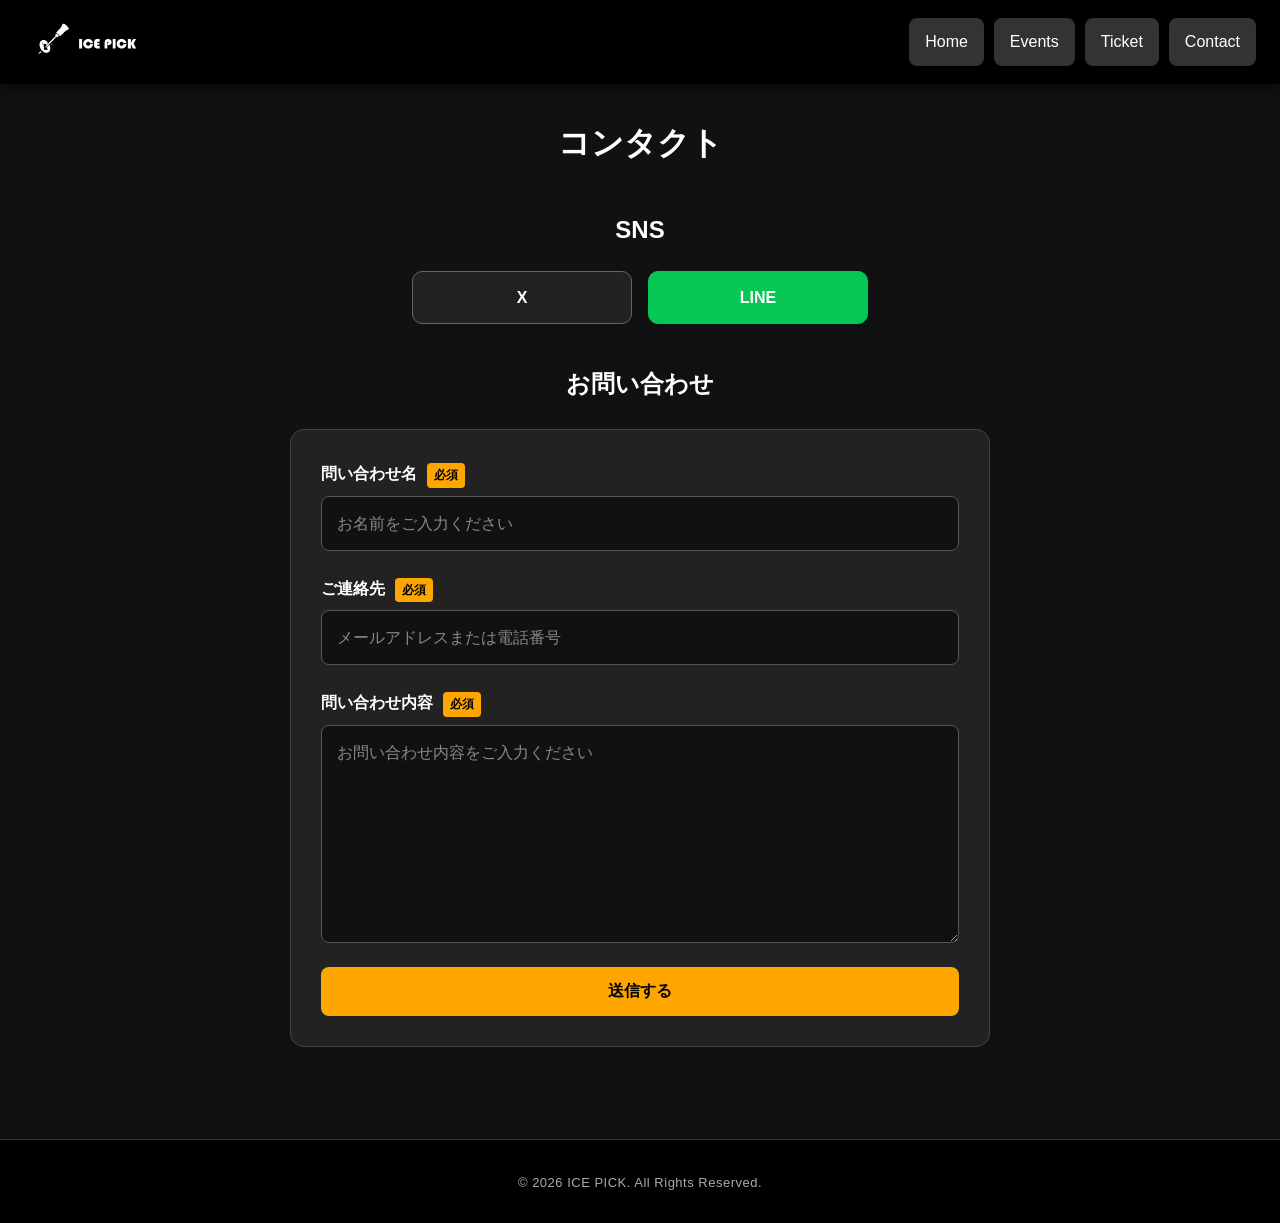
==== contact.html @ d220a210 "Add files via upload" ====
<!doctype html>
<!-- HTML5文書であることをブラウザーへ伝えます。 -->
<html lang="ja">
<!-- ページの言語が日本語であることを指定します。 -->
<head>
    <!-- 日本語の文字化けを防ぐためUTF-8を指定します。 -->
    <meta charset="utf-8">

    <!-- スマホ幅に合わせてページを表示します。 -->
    <meta name="viewport" content="width=device-width, initial-scale=1">

    <!-- ブラウザーのタブに表示するページ名です。 -->
    <title>コンタクト | ICE PICK</title>

    <!-- 全ページ共通のCSSを読み込みます。 -->
    <link rel="stylesheet" href="css/style.css">
</head>
<body>
    <!-- header.jsが、この場所へ共通ヘッダーを挿入します。 -->
    <div id="common-header"></div>

    <!-- コンタクトページの主要コンテンツです。 -->
   <!-- コンタクトページの主要コンテンツです。 --> <main class="content"> <!-- ページの見出しです。 --> <h1 class="contact-page-title"> コンタクト </h1> 
<!-- SNSリンクを表示する領域です。 -->
<section class="social-section">

    <!-- SNSリンクの見出しです。 -->
    <h2 class="social-title">
        SNS
    </h2>

    <!-- XとLINEのボタンを並べる領域です。 -->
    <div class="social-buttons">

        <!-- Xへのリンクボタンです。 -->
        <a
            href="https://x.com/"
            class="social-button x-button"
            target="_blank"
            rel="noopener noreferrer"
        >
X
        <!-- LINEへのリンクボタンです。 -->
        <a
            href="https://line.me/"
            class="social-button line-button"
            target="_blank"
            rel="noopener noreferrer"
        >
            LINE
        </a>

    </div>

</section>
        <!-- LINEのページを新しいタブで開きます。 -->
    

</section>
<!-- お問い合わせフォーム全体です。 --> <section class="contact-section"> <h2 class="contact-title"> お問い合わせ </h2> <form class="contact-form"> <!-- 問い合わせ名 --> <div class="form-group"> <label for="contact-name"> 問い合わせ名 <span class="required-label">必須</span> </label> <input type="text" id="contact-name" name="contact-name" placeholder="お名前をご入力ください" required > </div> <!-- ご連絡先 --> <div class="form-group"> <label for="contact-address"> ご連絡先 <span class="required-label">必須</span> </label> <input type="text" id="contact-address" name="contact-address" placeholder="メールアドレスまたは電話番号" required > </div> <!-- 問い合わせ内容 --> <div class="form-group"> <label for="contact-message"> 問い合わせ内容 <span class="required-label">必須</span> </label> <textarea id="contact-message" name="contact-message" rows="7" placeholder="お問い合わせ内容をご入力ください" required ></textarea> </div> <!-- 送信ボタン --> <button type="submit" class="contact-submit" > 送信する </button>

<!-- 送信完了メッセージを表示する場所です。 -->
<p
    class="form-message"
    aria-live="polite"
></p>
 </form> </section> </main>
    <!-- 共通ヘッダーとスマホメニューのJavaScriptを読み込みます。 -->
    <script src="js/header.js"></script>

<!-- お問い合わせフォームの動作を  読み込みます。 -->
  <script src="js/contact-form.js"></script>
<!-- footer.jsが、この場所へ共通フッターを挿入します。 -->
<div id="common-footer"></div>
    <!-- 共通フッダーを読み込みます。 -->
    <script src="js/footer.js"></script>
</body>
</html>
---- css/style.css ----
/* すべての要素で余白とサイズ計算を統一します。 */
* {
    margin: 0; /* ブラウザー標準の外側余白をなくします。 */
    padding: 0; /* ブラウザー標準の内側余白をなくします。 */
    box-sizing: border-box; /* paddingとborderを幅・高さの中に含めます。 */
}

/* ページ全体の基本デザインです。 */
body {
    font-family: "Yu Gothic", sans-serif; /* 日本語を読みやすいフォントにします。 */
    background: #111; /* ページ背景を濃い黒にします。 */
    color: #fff; /* 基本の文字色を白にします。 */
    line-height: 1.7; /* 行間を広げて読みやすくします。 */
}

/* JavaScriptによって全ページへ挿入される共通ヘッダーです。 */
.site-header {
    position: sticky; /* スクロールしても画面上部に残します。 */
    top: 0; /* ヘッダーを画面最上部に固定します。 */
    z-index: 1000; /* 他の要素より手前に表示します。 */
    display: flex; /* 左側と右側を横並びにします。 */
    justify-content: space-between; /* 左右の要素を両端へ配置します。 */
    align-items: center; /* 上下方向の位置を中央に揃えます。 */
    width: 100%; /* ヘッダーを画面幅いっぱいにします。 */
    padding: 12px 24px; /* ヘッダー内側に余白を付けます。 */
    background: #000; /* ヘッダー背景を黒にします。 */
    box-shadow: 0 3px 10px rgba(0, 0, 0, .5); /* ヘッダー下に影を付けます。 */
}

/* ロゴとサイト名を並べる領域です。 */
.header-left {
    display: flex; /* ロゴと文字を横並びにします。 */
    align-items: center; /* ロゴと文字の高さを中央に揃えます。 */
    gap: 12px; /* ロゴと文字の間に隙間を作ります。 */
}

/* ロゴを囲むホームリンクです。 */
.logo-link {
    display: block; /* リンク全体をクリックしやすい箱にします。 */
    line-height: 0; /* 画像下にできる小さな余白を防ぎます。 */
}

/* ロゴへカーソルを乗せたときの動作です。 */
.logo-link:hover {
    opacity: .8; /* ロゴを少し薄くしてクリック可能と伝えます。 */
}

/* ヘッダー内のロゴ画像です。 */
.logo {
    display: block; /* 画像下の不要な余白を防ぎます。 */
    width: auto; /* 元画像の縦横比を維持します。 */
    height: 60px; /* PCでのロゴ高さを60pxにします。 */
}

/* PC用ナビゲーションです。 */
.nav {
    display: flex; /* メニューを横一列に並べます。 */
    gap: 10px; /* 各ボタンの間に隙間を作ります。 */
}

/* ナビゲーションの各リンクです。 */
.nav a {
    padding: 10px 16px; /* ボタン内側の余白を付けます。 */
    color: #fff; /* 文字を白にします。 */
    background: #333; /* ボタン背景を濃いグレーにします。 */
    text-decoration: none; /* リンクの下線を消します。 */
    border-radius: 8px; /* ボタンの角を丸くします。 */
    transition: .3s; /* 色の変化を滑らかにします。 */
}

/* ナビゲーションへカーソルを乗せた状態です。 */
.nav a:hover {
    color: #000; /* ホバー時の文字を黒にします。 */
    background: orange; /* ホバー時の背景をオレンジにします。 */
}

/* スマホ用ハンバーガーボタンです。 */
.menu-btn {
    display: none; /* PCではボタンを隠します。 */
    padding: 6px; /* 押しやすいように内側余白を付けます。 */
    color: #fff; /* 三本線を白にします。 */
    background: none; /* ボタン背景を透明にします。 */
    border: none; /* ボタン枠線を消します。 */
    font-size: 30px; /* 三本線を大きくします。 */
    cursor: pointer; /* カーソルを指マークにします。 */
}

/* 各ページの主要な内容を囲む領域です。 */
.content {
    width: 100%; /* 利用可能な横幅を使います。 */
    max-width: 1100px; /* PCで広がりすぎないよう上限を付けます。 */
    margin: 0 auto; /* 内容を左右中央へ配置します。 */
    padding: 32px; /* 内容の周囲に余白を付けます。 */
}

/* 「最新イベント」だけを中央揃えにします。 */
.latest-event-title {
    margin-bottom: 24px; /* 見出しとカードの間に余白を付けます。 */
    text-align: center; /* 見出し文字を中央に揃えます。 */
}

/* トップページの最新イベントカードです。 */
.latest-event-card {
    max-width: 700px; /* PCでカードが大きくなりすぎるのを防ぎます。 */
    margin: 0 auto; /* カードを左右中央へ配置します。 */
}
/* 「ニュース」を中央揃えにします。 */
.latest-news-title {
    margin-bottom: 24px; /* 見出しとカードの間に余白を付けます。 */
    text-align: center; /* 見出し文字を中央に揃えます。 */
  margin-top: 60px;
    
}

/* クリックできるニュース本文です。 */
.news-link {
    color: #fff; /* 通常時の文字色を白にします。 */
    text-decoration: underline; /* クリック可能だと分かるよう下線を引きます。 */
    text-underline-offset: 4px; /* 文字と下線の間を少し空けます。 */
    cursor: pointer; /* カーソルを指マークにします。 */
    transition: color .3s ease; /* 文字色を滑らかに変化させます。 */
}

/* ニュース本文へカーソルを乗せた状態です。 */
.news-link:hover {
    color: orange; /* カーソルを乗せるとオレンジへ変更します。 */
}

/* イベント一覧を自動的に複数列で並べます。 */
.event-grid {
    display: grid; /* カードをグリッド配置にします。 */
    grid-template-columns: repeat(auto-fit, minmax(260px, 1fr)); /* 画面幅に応じて列数を自動調整します。 */
    gap: 20px; /* カード同士の間隔を作ります。 */
    margin-top: 24px; /* 見出しとの間に余白を付けます。 */
}

/* イベントカード全体の箱です。 */
.card {
    overflow: hidden; /* 画像などが角丸の外へはみ出すのを防ぎます。 */
    background: #222; /* カード背景を濃いグレーにします。 */
    border-radius: 14px; /* カードの角を丸くします。 */
}

/* カード全体をリンクにした場合の文字デザインです。 */
.card a {
    color: #fff; /* カード内のリンク文字を白にします。 */
    text-decoration: none; /* リンクの下線を消します。 */
}
/* カードの基本アニメーションです。 */
.card {
    border: 2px solid transparent;
    transition:
        background-color 0.3s ease,
        border-color 0.3s ease,
        transform 0.3s ease,
        box-shadow 0.3s ease;
}

/* クリック可能なカードにカーソルを乗せた状態です。 */
.card:has(a):hover {
    background-color: #2f2f2f;
    border-color: orange;
    transform: translateY(-5px);
    box-shadow: 0 10px 25px rgba(255, 165, 0, 0.25);
}

/* カード内の画像も滑らかに変化させます。 */
.card a img {
    transition:
        transform 0.3s ease,
        opacity 0.3s ease;
}

/* カーソルを乗せると画像を少し拡大します。 */
.card:has(a):hover img {
    opacity: 0.85;
    transform: scale(1.03);
}

/* カーソルを乗せるとイベント名をオレンジにします。 */
.card:has(a):hover h2,
.card:has(a):hover h3 {
    color: orange;
}

/* カード全体がクリック可能だと分かるようにします。 */
.card a {
    display: block;
    cursor: pointer;
}

/* カード内の画像です。 */
.card img {
    display: block; /* 画像下の不要な余白を消します。 */
    width: 100%; /* カード幅いっぱいに画像を表示します。 */
    height: 220px; /* 一覧上の画像高さを揃えます。 */
    object-fit: contain; /* 画像を切らずに全体表示します。 */
    background: #080808; /* 画像周囲の余白を黒くします。 */
}

/* カード内のイベント名です。 */
.card h2,
.card h3 {
    padding: 16px; /* タイトル周囲へ余白を付けます。 */
    text-align: center; /* イベント名を中央に揃えます。 */
}

/* イベント詳細ページの画像です。 */
.event-detail-image {
    display: block; /* 中央配置を可能にします。 */
    width: 100%; /* スマホでは親要素の幅に合わせます。 */
    max-width: 400px; /* PCでは400px以上に拡大しません。 */
    height: auto; /* 画像の縦横比を維持します。 */
    margin: 20px auto; /* 上下余白を付け、左右中央へ配置します。 */
    border-radius: 12px; /* 画像の角を丸くします。 */
}

/* 補足説明に使う文章です。 */
.description {
    max-width: 700px; /* 文章の一行が長くなりすぎるのを防ぎます。 */
    margin: 20px auto; /* 文章を中央へ配置します。 */
}

/* 画面幅800px以下でスマホ用表示へ切り替えます。 */
@media (max-width: 800px) {
    .site-header {
        padding: 10px 14px; /* スマホではヘッダー余白を少し狭くします。 */
    }

    .logo {
        height: 50px; /* スマホではロゴを少し小さくします。 */
    }

    .site-name {
        font-size: 14px; /* スマホではサイト名を少し小さくします。 */
    }

    .menu-btn {
        display: block; /* スマホでハンバーガーボタンを表示します。 */
    }

    .nav {
        display: none; /* 初期状態ではスマホメニューを隠します。 */
        position: absolute; /* ヘッダーの下へ重ねて配置します。 */
        top: 76px; /* ヘッダーの直下に配置します。 */
        right: 10px; /* 画面右側から10px空けます。 */
        flex-direction: column; /* メニューを縦並びにします。 */
        width: 220px; /* メニュー幅を固定します。 */
        padding: 12px; /* メニュー内側に余白を付けます。 */
        background: #000; /* メニュー背景を黒にします。 */
        border-radius: 10px; /* メニューの角を丸くします。 */
        box-shadow: 0 5px 15px rgba(0, 0, 0, .5); /* メニューへ影を付けます。 */
    }

    .nav.active {
        display: flex; /* ボタンが押されたときだけメニューを表示します。 */
    }

    .content {
        padding: 24px 16px; /* スマホでは左右余白を小さくします。 */
    }
}
/* お問い合わせフォーム全体の表示領域です。 */ .contact-section { width: 100%; max-width: 700px; margin: 60px auto 0; } /* コンタクトページの見出しです。 */ .contact-page-title { text-align: center; } /* お問い合わせフォームの見出しです。 */ .contact-title { margin-bottom: 24px; text-align: center; } /* フォーム全体の箱です。 */ .contact-form { padding: 30px; background: #222; border: 1px solid #444; border-radius: 14px; } /* 入力項目1つ分の領域です。 */ .form-group { margin-bottom: 24px; } /* 各入力項目のラベルです。 */ .form-group label { display: block; margin-bottom: 8px; color: #fff; font-weight: bold; } /* 必須表示です。 */ .required-label { display: inline-block; margin-left: 6px; padding: 2px 7px; color: #000; background: orange; border-radius: 4px; font-size: 12px; } /* 1行入力欄と複数行入力欄の共通デザインです。 */ .form-group input, .form-group textarea { width: 100%; padding: 13px 15px; color: #fff; background: #111; border: 1px solid #555; border-radius: 8px; font: inherit; transition: border-color 0.3s ease, box-shadow 0.3s ease; } /* 入力欄が選択された状態です。 */ .form-group input:focus, .form-group textarea:focus { border-color: orange; outline: none; box-shadow: 0 0 0 3px rgba(255, 165, 0, 0.2); } /* 問い合わせ内容欄です。 */ .form-group textarea { min-height: 180px; resize: vertical; } /* 入力前の案内文字です。 */ .form-group input::placeholder, .form-group textarea::placeholder { color: #888; } /* フォームの送信ボタンです。 */ .contact-submit { display: block; width: 100%; padding: 14px 20px; color: #000; background: orange; border: none; border-radius: 8px; font-size: 16px; font-weight: bold; cursor: pointer; transition: background-color 0.3s ease, transform 0.3s ease; } /* 送信ボタンへカーソルを乗せた状態です。 */ .contact-submit:hover { background: #ffc04d; transform: translateY(-2px); } /* スマホ表示用の調整です。 */ @media (max-width: 800px) { .contact-section { margin-top: 40px; } .contact-form { padding: 20px 16px; } }17:11 2026/10/14
/* 送信結果のメッセージ欄です。 */
.form-message {
    display: none;
    margin-top: 20px;
    padding: 14px;
    text-align: center;
    border-radius: 8px;
}


/* SNSリンク領域です。 */
.social-section {
    width: 100%;
    max-width: 700px;
    margin: 40px auto;
}

/* SNSタイトルです。 */
.social-title {
    margin-bottom: 20px;
    text-align: center;
}

/* SNSボタンを横並びにします。 */
.social-buttons {
    display: flex;
    justify-content: center;
    gap: 16px;
}

/* SNSボタン共通です。 */
.social-button {
    display: flex;
    align-items: center;
    justify-content: center;
    width: 220px;
    min-height: 52px;
    padding: 12px 20px;
    color: #fff;
    text-decoration: none;
    border-radius: 10px;
    font-weight: bold;
    transition:
        opacity 0.3s ease,
        transform 0.3s ease;
}

/* Xボタンです。 */
.x-button {
    background: #222;
    border: 1px solid #666;
}

/* LINEボタンです。 */
.line-button {
    background: #06c755;
    border: 1px solid #06c755;
}

/* カーソルを乗せた状態です。 */
.social-button:hover {
    opacity: 0.8;
    transform: translateY(-3px);
}

/* 問い合わせ領域の幅です。 */
.contact-section {
    width: 100%;
    max-width: 700px;
    margin: 40px auto 0;
}

/* フォーム本体です。 */
.contact-form {
    width: 100%;
    padding: 30px;
    background: #222;
    border: 1px solid #444;
    border-radius: 14px;
}

/* 入力欄をフォーム幅いっぱいにします。 */
.form-group input,
.form-group textarea {
    display: block;
    width: 100%;
}

/* スマホ表示です。 */
@media (max-width: 800px) {

    .social-buttons {
        flex-direction: column;
        align-items: center;
    }

    .social-button {
        width: 100%;
        max-width: 320px;
    }

    .contact-form {
        padding: 20px 16px;
    }
}

/* 送信に成功したときのメッセージです。 */
.form-message.is-success {
    display: block;
    color: #d8ffd8;
    background: #173d22;
    border: 1px solid #4caf50;
}
/* 全ページ共通のフッターです。 */
.site-footer {
    width: 100%;
    margin-top: 60px;
    padding: 28px 20px;
    color: #aaa;
    background: #000;
    border-top: 1px solid #333;
    text-align: center;
}

/* コピーライト表記です。 */
.copyright {
    font-size: 13px;
    letter-spacing: 0.5px;
}

/* イベント基本情報全体の領域です。 */
.event-information {
    width: 100%;
    max-width: 800px;
    margin: 50px auto 0;
}

/* 3つの情報カードを横並びにします。 */
.event-information-grid {
    display: grid;
    grid-template-columns: repeat(3, 1fr);
    gap: 18px;
}

/* 情報カード1つ分のデザインです。 */
.event-information-card {
    padding: 24px 16px;
    text-align: center;
    background: #222;
    border: 1px solid #444;
    border-radius: 14px;
    transition:
        border-color 0.3s ease,
        transform 0.3s ease,
        box-shadow 0.3s ease;
}

/* 情報カードへカーソルを乗せた状態です。 */
.event-information-card:hover {
    border-color: orange;
    transform: translateY(-4px);
    box-shadow: 0 8px 20px rgba(255, 165, 0, 0.2);
}

/* 「チーム人数」などの項目名です。 */
.event-information-label {
    margin-bottom: 10px;
    color: #aaa;
    font-size: 16px;
}

/* 「2～4名」などの情報値です。 */
.event-information-value {
    color: orange;
    font-size: 24px;
    font-weight: bold;
}

/* チケット購入ボタンです。 */
.ticket-purchase-button {
    display: flex;
    align-items: center;
    justify-content: center;
    width: 100%;
    max-width: 360px;
    min-height: 58px;
    margin: 35px auto 0;
    padding: 14px 24px;
    color: #000;
    background: orange;
    border: 2px solid orange;
    border-radius: 10px;
    text-decoration: none;
    font-size: 18px;
    font-weight: bold;
    transition:
        background-color 0.3s ease,
        color 0.3s ease,
        transform 0.3s ease,
        box-shadow 0.3s ease;
}

/* チケット購入ボタンへカーソルを乗せた状態です。 */
.ticket-purchase-button:hover {
    color: orange;
    background: transparent;
    transform: translateY(-3px);
    box-shadow: 0 8px 22px rgba(255, 165, 0, 0.25);
}

/* キーボードでボタンを選択した状態です。 */
.ticket-purchase-button:focus-visible {
    outline: 3px solid #fff;
    outline-offset: 4px;
}

/* スマホ表示用の調整です。 */
@media (max-width: 800px) {

    .event-information {
        margin-top: 35px;
    }

    .event-information-grid {
        grid-template-columns: 1fr;
        gap: 12px;
    }

    .event-information-card {
        padding: 20px 14px;
    }

    .ticket-purchase-button {
        max-width: 100%;
        margin-top: 25px;
    }
}
`
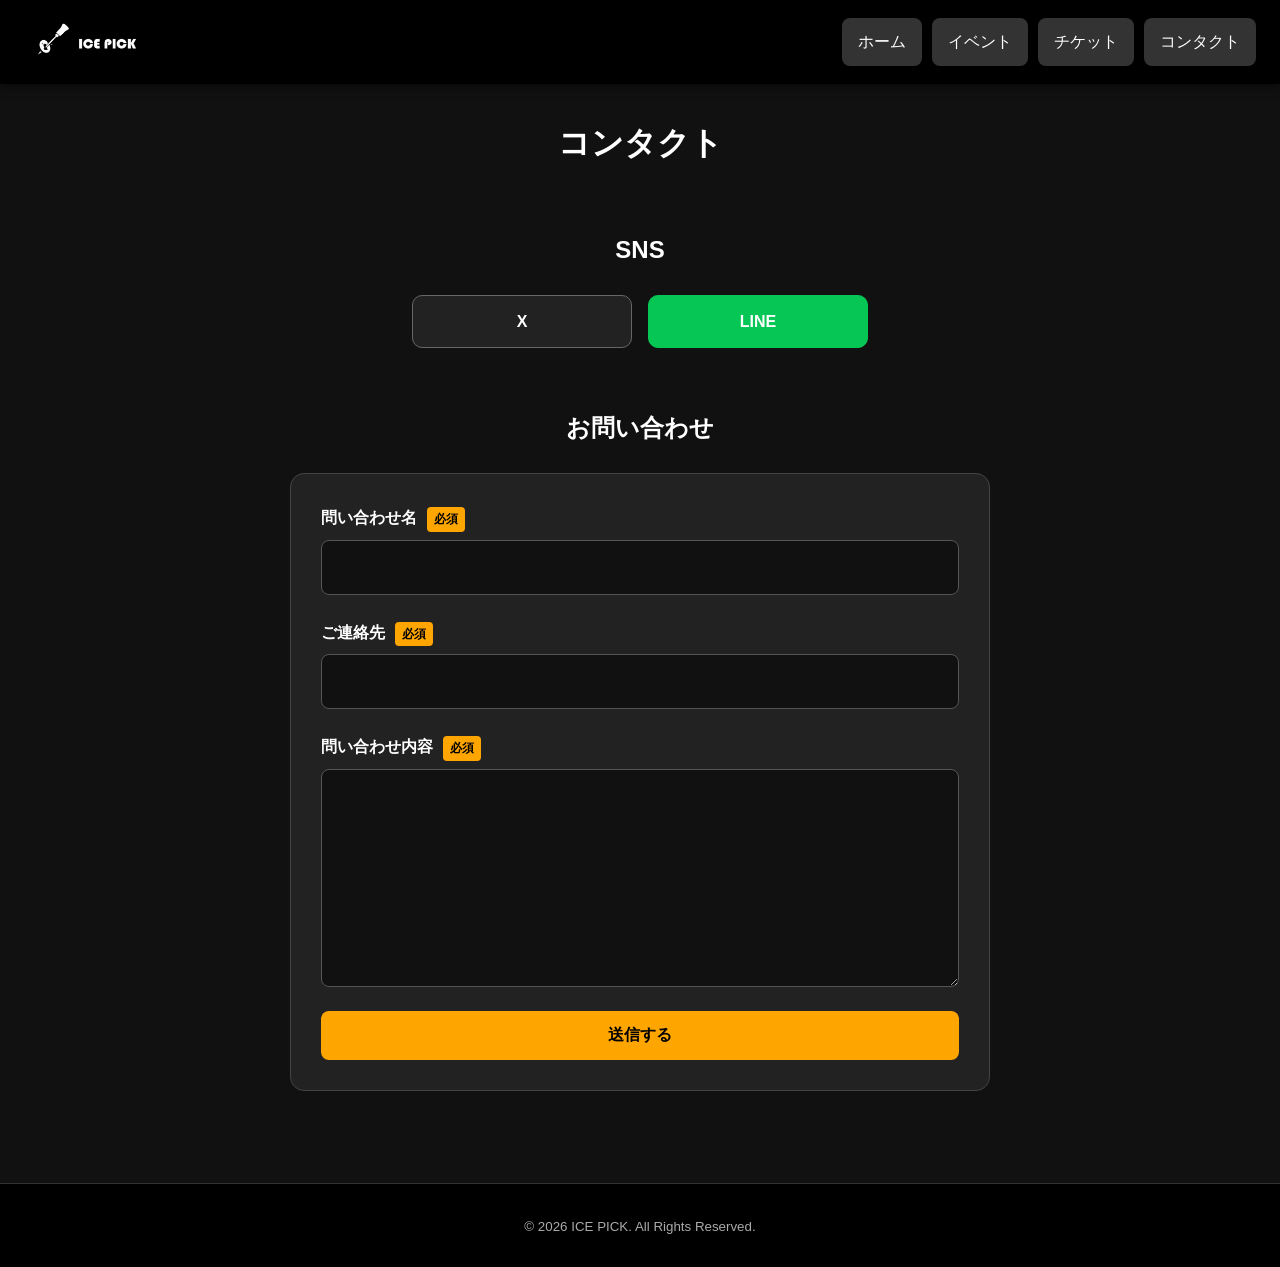
==== commit f0bc553b: "Add files via upload" ====
--- a/contact.html
+++ b/contact.html
@@ -1,78 +1,38 @@
 <!doctype html>
-<!-- HTML5文書であることをブラウザーへ伝えます。 -->
 <html lang="ja">
-<!-- ページの言語が日本語であることを指定します。 -->
 <head>
-    <!-- 日本語の文字化けを防ぐためUTF-8を指定します。 -->
     <meta charset="utf-8">
-
-    <!-- スマホ幅に合わせてページを表示します。 -->
     <meta name="viewport" content="width=device-width, initial-scale=1">
-
-    <!-- ブラウザーのタブに表示するページ名です。 -->
     <title>コンタクト | ICE PICK</title>
-
-    <!-- 全ページ共通のCSSを読み込みます。 -->
     <link rel="stylesheet" href="css/style.css">
 </head>
 <body>
-    <!-- header.jsが、この場所へ共通ヘッダーを挿入します。 -->
     <div id="common-header"></div>
-
-    <!-- コンタクトページの主要コンテンツです。 -->
-   <!-- コンタクトページの主要コンテンツです。 --> <main class="content"> <!-- ページの見出しです。 --> <h1 class="contact-page-title"> コンタクト </h1> 
-<!-- SNSリンクを表示する領域です。 -->
-<section class="social-section">
-
-    <!-- SNSリンクの見出しです。 -->
-    <h2 class="social-title">
-        SNS
-    </h2>
-
-    <!-- XとLINEのボタンを並べる領域です。 -->
-    <div class="social-buttons">
-
-        <!-- Xへのリンクボタンです。 -->
-        <a
-            href="https://x.com/"
-            class="social-button x-button"
-            target="_blank"
-            rel="noopener noreferrer"
-        >
-X
-        <!-- LINEへのリンクボタンです。 -->
-        <a
-            href="https://line.me/"
-            class="social-button line-button"
-            target="_blank"
-            rel="noopener noreferrer"
-        >
-            LINE
-        </a>
-
-    </div>
-
-</section>
-        <!-- LINEのページを新しいタブで開きます。 -->
-    
-
-</section>
-<!-- お問い合わせフォーム全体です。 --> <section class="contact-section"> <h2 class="contact-title"> お問い合わせ </h2> <form class="contact-form"> <!-- 問い合わせ名 --> <div class="form-group"> <label for="contact-name"> 問い合わせ名 <span class="required-label">必須</span> </label> <input type="text" id="contact-name" name="contact-name" placeholder="お名前をご入力ください" required > </div> <!-- ご連絡先 --> <div class="form-group"> <label for="contact-address"> ご連絡先 <span class="required-label">必須</span> </label> <input type="text" id="contact-address" name="contact-address" placeholder="メールアドレスまたは電話番号" required > </div> <!-- 問い合わせ内容 --> <div class="form-group"> <label for="contact-message"> 問い合わせ内容 <span class="required-label">必須</span> </label> <textarea id="contact-message" name="contact-message" rows="7" placeholder="お問い合わせ内容をご入力ください" required ></textarea> </div> <!-- 送信ボタン --> <button type="submit" class="contact-submit" > 送信する </button>
-
-<!-- 送信完了メッセージを表示する場所です。 -->
-<p
-    class="form-message"
-    aria-live="polite"
-></p>
- </form> </section> </main>
-    <!-- 共通ヘッダーとスマホメニューのJavaScriptを読み込みます。 -->
+    <main class="content">
+        <h1 class="page-title">コンタクト</h1>
+        <section class="social-section">
+            <h2 class="social-title">SNS</h2>
+            <div class="social-buttons">
+                <a class="social-button x-button" href="https://x.com/" target="_blank" rel="noopener noreferrer">X</a>
+                <a class="social-button line-button" href="https://line.me/" target="_blank" rel="noopener noreferrer">LINE</a>
+            </div>
+        </section>
+        <section class="contact-section">
+            <h2 class="contact-title">お問い合わせ</h2>
+            <form class="contact-form">
+                <div class="form-group"><label for="contact-name">問い合わせ名 <span class="required-label">必須</span></label><input id="contact-name" name="contact-name" type="text" required></div>
+                <div class="form-group"><label for="contact-address">ご連絡先 <span class="required-label">必須</span></label><input id="contact-address" name="contact-address" type="text" required></div>
+                <div class="form-group"><label for="contact-message">問い合わせ内容 <span class="required-label">必須</span></label><textarea id="contact-message" name="contact-message" rows="7" required></textarea></div>
+                <button class="contact-submit" type="submit">送信する</button>
+                <p class="form-message" aria-live="polite"></p>
+            </form>
+        </section>
+    </main>
+    <div id="common-footer"></div>
     <script src="js/header.js"></script>
-
-<!-- お問い合わせフォームの動作を  読み込みます。 -->
-  <script src="js/contact-form.js"></script>
-<!-- footer.jsが、この場所へ共通フッターを挿入します。 -->
-<div id="common-footer"></div>
-    <!-- 共通フッダーを読み込みます。 -->
     <script src="js/footer.js"></script>
+    <script src="js/contact-form.js"></script>
+<!-- スクロール演出です。 -->
+ <script src="js/scroll-animation.js"></script>
 </body>
 </html>
--- a/css/style.css
+++ b/css/style.css
@@ -1,154 +1,108 @@
-/* すべての要素で余白とサイズ計算を統一します。 */
-* {
-    margin: 0; /* ブラウザー標準の外側余白をなくします。 */
-    padding: 0; /* ブラウザー標準の内側余白をなくします。 */
-    box-sizing: border-box; /* paddingとborderを幅・高さの中に含めます。 */
-}
-
-/* ページ全体の基本デザインです。 */
-body {
-    font-family: "Yu Gothic", sans-serif; /* 日本語を読みやすいフォントにします。 */
-    background: #111; /* ページ背景を濃い黒にします。 */
-    color: #fff; /* 基本の文字色を白にします。 */
-    line-height: 1.7; /* 行間を広げて読みやすくします。 */
-}
-
-/* JavaScriptによって全ページへ挿入される共通ヘッダーです。 */
-.site-header {
-    position: sticky; /* スクロールしても画面上部に残します。 */
-    top: 0; /* ヘッダーを画面最上部に固定します。 */
-    z-index: 1000; /* 他の要素より手前に表示します。 */
-    display: flex; /* 左側と右側を横並びにします。 */
-    justify-content: space-between; /* 左右の要素を両端へ配置します。 */
-    align-items: center; /* 上下方向の位置を中央に揃えます。 */
-    width: 100%; /* ヘッダーを画面幅いっぱいにします。 */
-    padding: 12px 24px; /* ヘッダー内側に余白を付けます。 */
-    background: #000; /* ヘッダー背景を黒にします。 */
-    box-shadow: 0 3px 10px rgba(0, 0, 0, .5); /* ヘッダー下に影を付けます。 */
-}
-
-/* ロゴとサイト名を並べる領域です。 */
-.header-left {
-    display: flex; /* ロゴと文字を横並びにします。 */
-    align-items: center; /* ロゴと文字の高さを中央に揃えます。 */
-    gap: 12px; /* ロゴと文字の間に隙間を作ります。 */
-}
-
-/* ロゴを囲むホームリンクです。 */
-.logo-link {
-    display: block; /* リンク全体をクリックしやすい箱にします。 */
-    line-height: 0; /* 画像下にできる小さな余白を防ぎます。 */
-}
-
-/* ロゴへカーソルを乗せたときの動作です。 */
-.logo-link:hover {
-    opacity: .8; /* ロゴを少し薄くしてクリック可能と伝えます。 */
-}
-
-/* ヘッダー内のロゴ画像です。 */
-.logo {
-    display: block; /* 画像下の不要な余白を防ぎます。 */
-    width: auto; /* 元画像の縦横比を維持します。 */
-    height: 60px; /* PCでのロゴ高さを60pxにします。 */
-}
-
-/* PC用ナビゲーションです。 */
-.nav {
-    display: flex; /* メニューを横一列に並べます。 */
-    gap: 10px; /* 各ボタンの間に隙間を作ります。 */
-}
-
-/* ナビゲーションの各リンクです。 */
-.nav a {
-    padding: 10px 16px; /* ボタン内側の余白を付けます。 */
-    color: #fff; /* 文字を白にします。 */
-    background: #333; /* ボタン背景を濃いグレーにします。 */
-    text-decoration: none; /* リンクの下線を消します。 */
-    border-radius: 8px; /* ボタンの角を丸くします。 */
-    transition: .3s; /* 色の変化を滑らかにします。 */
-}
-
-/* ナビゲーションへカーソルを乗せた状態です。 */
-.nav a:hover {
-    color: #000; /* ホバー時の文字を黒にします。 */
-    background: orange; /* ホバー時の背景をオレンジにします。 */
-}
-
-/* スマホ用ハンバーガーボタンです。 */
-.menu-btn {
-    display: none; /* PCではボタンを隠します。 */
-    padding: 6px; /* 押しやすいように内側余白を付けます。 */
-    color: #fff; /* 三本線を白にします。 */
-    background: none; /* ボタン背景を透明にします。 */
-    border: none; /* ボタン枠線を消します。 */
-    font-size: 30px; /* 三本線を大きくします。 */
-    cursor: pointer; /* カーソルを指マークにします。 */
-}
-
-/* 各ページの主要な内容を囲む領域です。 */
-.content {
-    width: 100%; /* 利用可能な横幅を使います。 */
-    max-width: 1100px; /* PCで広がりすぎないよう上限を付けます。 */
-    margin: 0 auto; /* 内容を左右中央へ配置します。 */
-    padding: 32px; /* 内容の周囲に余白を付けます。 */
-}
-
-/* 「最新イベント」だけを中央揃えにします。 */
-.latest-event-title {
-    margin-bottom: 24px; /* 見出しとカードの間に余白を付けます。 */
-    text-align: center; /* 見出し文字を中央に揃えます。 */
-}
-
-/* トップページの最新イベントカードです。 */
-.latest-event-card {
-    max-width: 700px; /* PCでカードが大きくなりすぎるのを防ぎます。 */
-    margin: 0 auto; /* カードを左右中央へ配置します。 */
-}
-/* 「ニュース」を中央揃えにします。 */
-.latest-news-title {
-    margin-bottom: 24px; /* 見出しとカードの間に余白を付けます。 */
-    text-align: center; /* 見出し文字を中央に揃えます。 */
-  margin-top: 60px;
-    
-}
-
-/* クリックできるニュース本文です。 */
-.news-link {
-    color: #fff; /* 通常時の文字色を白にします。 */
-    text-decoration: underline; /* クリック可能だと分かるよう下線を引きます。 */
-    text-underline-offset: 4px; /* 文字と下線の間を少し空けます。 */
-    cursor: pointer; /* カーソルを指マークにします。 */
-    transition: color .3s ease; /* 文字色を滑らかに変化させます。 */
-}
-
-/* ニュース本文へカーソルを乗せた状態です。 */
-.news-link:hover {
-    color: orange; /* カーソルを乗せるとオレンジへ変更します。 */
-}
-
-/* イベント一覧を自動的に複数列で並べます。 */
-.event-grid {
-    display: grid; /* カードをグリッド配置にします。 */
-    grid-template-columns: repeat(auto-fit, minmax(260px, 1fr)); /* 画面幅に応じて列数を自動調整します。 */
-    gap: 20px; /* カード同士の間隔を作ります。 */
-    margin-top: 24px; /* 見出しとの間に余白を付けます。 */
-}
-
-/* イベントカード全体の箱です。 */
-.card {
-    overflow: hidden; /* 画像などが角丸の外へはみ出すのを防ぎます。 */
-    background: #222; /* カード背景を濃いグレーにします。 */
-    border-radius: 14px; /* カードの角を丸くします。 */
-}
-
-/* カード全体をリンクにした場合の文字デザインです。 */
-.card a {
-    color: #fff; /* カード内のリンク文字を白にします。 */
-    text-decoration: none; /* リンクの下線を消します。 */
-}
-/* カードの基本アニメーションです。 */
-.card {
-    border: 2px solid transparent;
+* { margin: 0; padding: 0; box-sizing: border-box; }
+body { font-family: "Yu Gothic", sans-serif; background: #111; color: #fff; line-height: 1.7; }
+img { max-width: 100%; }
+.site-header { position: sticky; top: 0; z-index: 1000; display: flex; align-items: center; justify-content: space-between; width: 100%; padding: 12px 24px; background: #000; box-shadow: 0 3px 10px rgba(0,0,0,.5); }
+.header-left { display: flex; align-items: center; gap: 12px; }
+.logo-link { display: block; line-height: 0; }
+.logo { display: block; width: auto; height: 60px; }
+.nav { display: flex; gap: 10px; }
+.nav a { padding: 10px 16px; color: #fff; background: #333; text-decoration: none; border-radius: 8px; }
+.nav a:hover { color: #000; background: orange; }
+.menu-btn { display: none; padding: 6px; color: #fff; background: none; border: 0; font-size: 30px; cursor: pointer; }
+.content { width: 100%; max-width: 1100px; margin: 0 auto; padding: 32px; }
+.page-title, .latest-event-title, .event-detail-title, .contact-title, .social-title { text-align: center; }
+.latest-event-title { margin-bottom: 24px; }
+.card { overflow: hidden; background: #222; border: 2px solid transparent; border-radius: 14px; }
+.card a { display: block; color: #fff; text-decoration: none; }
+.card img { display: block; width: 100%; height: 220px; object-fit: contain; background: #080808; }
+.card h2, .card h3 { padding: 16px; text-align: center; }
+.card.latest-event-card { width: 100%; max-width: 900px; margin: 0 auto; }
+.card.latest-event-card img { width: 100%; height: auto; }
+.event-grid { display: grid; grid-template-columns: repeat(auto-fit,minmax(260px,1fr)); gap: 20px; margin-top: 24px; }
+.news-section { width: 100%; max-width: 700px; margin: 60px auto 0; }
+.latest-news-title { margin-bottom: 24px; text-align: center; }
+.news-list { overflow: hidden; background: #222; border-radius: 14px; }
+.news-item { display: flex; align-items: center; gap: 24px; padding: 18px 20px; border-bottom: 1px solid #444; }
+.news-item:last-child { border-bottom: 0; }
+.news-item time { flex-shrink: 0; color: orange; font-weight: 700; }
+.news-link { color: #fff; text-decoration: underline; text-underline-offset: 4px; }
+.description { max-width: 700px; margin: 20px auto; }
+.event-detail-image { display: block; width: 100%; max-width: 500px; height: auto; margin: 20px auto; border-radius: 12px; }
+.event-information { width: 100%; max-width: 900px; margin: 50px auto 0; }
+.event-information-grid { display: grid; grid-template-columns: repeat(4,1fr); gap: 18px; }
+.event-information-card { padding: 24px 16px; text-align: center; background: #222; border: 1px solid #444; border-radius: 14px; }
+.event-information-label { margin-bottom: 10px; color: #aaa; font-size: 16px; }
+.event-information-value { color: orange; font-size: 24px; font-weight: 700; }
+.ticket-purchase-button { display: flex; align-items: center; justify-content: center; width: 100%; max-width: 360px; min-height: 58px; margin: 35px auto 0; padding: 14px 24px; color: #000; background: orange; border-radius: 10px; text-decoration: none; font-size: 18px; font-weight: 700; }
+.contact-section, .social-section { width: 100%; max-width: 700px; margin: 60px auto 0; }
+.contact-title, .social-title { margin-bottom: 24px; }
+.contact-form { width: 100%; padding: 30px; background: #222; border: 1px solid #444; border-radius: 14px; }
+.form-group { margin-bottom: 24px; }
+.form-group label { display: block; margin-bottom: 8px; font-weight: 700; }
+.required-label { display: inline-block; margin-left: 6px; padding: 2px 7px; color: #000; background: orange; border-radius: 4px; font-size: 12px; }
+.form-group input, .form-group textarea { display: block; width: 100%; padding: 13px 15px; color: #fff; background: #111; border: 1px solid #555; border-radius: 8px; font: inherit; }
+.contact-submit { display: block; width: 100%; padding: 14px 20px; color: #000; background: orange; border: 0; border-radius: 8px; font-size: 16px; font-weight: 700; cursor: pointer; }
+.form-message { display: none; margin-top: 20px; padding: 14px; text-align: center; border-radius: 8px; }
+.form-message.is-success { display: block; color: #d8ffd8; background: #173d22; border: 1px solid #4caf50; }
+.social-buttons { display: flex; justify-content: center; gap: 16px; }
+.social-button { display: flex; align-items: center; justify-content: center; width: 220px; min-height: 52px; padding: 12px 20px; color: #fff; text-decoration: none; border-radius: 10px; font-weight: 700; }
+.x-button { background: #222; border: 1px solid #666; }
+.line-button { background: #06c755; border: 1px solid #06c755; }
+.site-footer { width: 100%; margin-top: 60px; padding: 28px 20px; color: #aaa; background: #000; border-top: 1px solid #333; text-align: center; }
+
+/* Welcome */
+.welcome-screen { position: fixed; inset: 0; z-index: 9999; display: grid; place-items: center; overflow: hidden; background: #000; opacity: 1; visibility: visible; transition: opacity .7s ease, visibility .7s ease; }
+.welcome-screen.is-finished { opacity: 0; visibility: hidden; pointer-events: none; }
+.welcome-animation { position: relative; width: min(90vw,720px); height: min(80vh,620px); }
+.welcome-cube { position: absolute; top: 50%; left: 50%; width: 210px; height: 210px; opacity: 0; transform: translate(-50%,-42%) scale(.65); animation: cube-appear 1s ease .2s forwards; }
+.cube-face { position: absolute; background: #eef3fb; border: 5px solid #fff; box-shadow: inset 0 0 28px rgba(120,135,160,.45); }
+.cube-front { top: 45px; left: 20px; width: 170px; height: 165px; clip-path: polygon(0 0,52% 18%,100% 0,100% 78%,52% 100%,0 78%); }
+.cube-top { top: 0; left: 20px; width: 170px; height: 80px; clip-path: polygon(0 56%,52% 0,100% 56%,52% 100%); }
+.cube-right { top: 45px; right: 0; width: 85px; height: 165px; background: #cfd5df; opacity: .7; clip-path: polygon(0 18%,100% 0,100% 78%,0 100%); }
+.cube-crack { position: absolute; top: 82px; left: 95px; width: 12px; height: 12px; opacity: 0; background: #111; clip-path: polygon(50% 0,64% 37%,100% 24%,74% 53%,100% 86%,59% 69%,43% 100%,38% 65%,0 82%,29% 51%,4% 23%,40% 37%); animation: crack-appear .28s ease 2.05s forwards; }
+.welcome-pick { position: absolute; top: 7%; left: 65%; width: 270px; height: 105px; opacity: 0; transform: translate(140px,-120px) rotate(-48deg); transform-origin: 12% 50%; animation: pick-strike 1.15s cubic-bezier(.7,0,.25,1) 1.05s forwards; }
+.pick-handle { position: absolute; top: 18px; right: 0; width: 112px; height: 68px; background: #fff; clip-path: polygon(8% 20%,80% 0,100% 28%,90% 75%,25% 100%,0 72%); }
+.pick-shaft { position: absolute; top: 47px; left: 42px; width: 135px; height: 9px; background: #fff; }
+.pick-tip { position: absolute; top: 41px; left: 5px; width: 48px; height: 20px; background: #fff; clip-path: polygon(100% 28%,100% 72%,0 50%); }
+.ice-particles { position: absolute; top: 47%; left: 49%; }
+.particle { position: absolute; width: 20px; height: 20px; opacity: 0; background: #fff; clip-path: polygon(50% 0,100% 100%,0 72%); }
+.particle-1 { animation: p1 .65s ease-out 2.05s forwards; }
+.particle-2 { animation: p2 .65s ease-out 2.05s forwards; }
+.particle-3 { animation: p3 .65s ease-out 2.05s forwards; }
+.particle-4 { animation: p4 .65s ease-out 2.05s forwards; }
+.welcome-final-logo { position: absolute; top: 50%; left: 50%; z-index: 10; display: block; width: min(76vw,560px); max-height: 72vh; object-fit: contain; opacity: 0; visibility: hidden; transform: translate(-50%,-50%) scale(.82); transition: opacity .45s ease, transform .45s ease; }
+.welcome-screen.show-logo .welcome-cube, .welcome-screen.show-logo .welcome-pick, .welcome-screen.show-logo .ice-particles { opacity: 0; visibility: hidden; }
+.welcome-screen.show-logo .welcome-final-logo { opacity: 1; visibility: visible; transform: translate(-50%,-50%) scale(1); }
+.welcome-skip { position: absolute; right: 24px; bottom: 24px; z-index: 20; padding: 10px 22px; color: #fff; background: rgba(255,255,255,.05); border: 1px solid #777; border-radius: 5px; cursor: pointer; }
+@keyframes cube-appear { to { opacity: 1; transform: translate(-50%,-42%) scale(1); } }
+@keyframes pick-strike { 0% { opacity: 0; transform: translate(140px,-120px) rotate(-48deg); } 25% { opacity: 1; } 100% { opacity: 1; transform: translate(-98px,104px) rotate(-48deg); } }
+@keyframes crack-appear { to { opacity: 1; transform: scale(5.5); } }
+@keyframes p1 { 20% { opacity: 1; } to { opacity: 0; transform: translate(-125px,-95px) rotate(150deg); } }
+@keyframes p2 { 20% { opacity: 1; } to { opacity: 0; transform: translate(125px,-85px) rotate(-180deg); } }
+@keyframes p3 { 20% { opacity: 1; } to { opacity: 0; transform: translate(-145px,45px) rotate(220deg); } }
+@keyframes p4 { 20% { opacity: 1; } to { opacity: 0; transform: translate(145px,55px) rotate(-230deg); } }
+
+@media (max-width: 800px) {
+    .site-header { padding: 10px 14px; }
+    .logo { height: 50px; }
+    .menu-btn { display: block; }
+    .nav { display: none; position: absolute; top: 76px; right: 10px; flex-direction: column; width: 220px; padding: 12px; background: #000; border-radius: 10px; }
+    .nav.active { display: flex; }
+    .content { padding: 24px 16px; }
+    .news-item { align-items: flex-start; flex-direction: column; gap: 4px; }
+    .event-detail-title { font-size: clamp(16px,5vw,24px); white-space: nowrap; }
+    .event-information-grid { grid-template-columns: 1fr; gap: 12px; }
+    .social-buttons { flex-direction: column; align-items: center; }
+    .social-button { width: 100%; max-width: 320px; }
+    .welcome-final-logo { width: 86vw; }
+}
+
+/* ========================================
+   リンク・ボタンのマウスオーバー演出
+======================================== */
+
+/* リンク付きカードの基本状態です。 */
+.card:has(a) {
     transition:
         background-color 0.3s ease,
         border-color 0.3s ease,
@@ -156,346 +110,365 @@
         box-shadow 0.3s ease;
 }
 
-/* クリック可能なカードにカーソルを乗せた状態です。 */
+/* リンク付きカードへマウスを乗せた状態です。 */
 .card:has(a):hover {
     background-color: #2f2f2f;
     border-color: orange;
+
+    /* カードを少し上へ移動します。 */
     transform: translateY(-5px);
-    box-shadow: 0 10px 25px rgba(255, 165, 0, 0.25);
-}
-
-/* カード内の画像も滑らかに変化させます。 */
+
+    /* オレンジ色の影を付けます。 */
+    box-shadow:
+        0 10px 25px
+        rgba(255, 165, 0, 0.25);
+}
+
+/* カード内の画像の基本状態です。 */
 .card a img {
     transition:
         transform 0.3s ease,
         opacity 0.3s ease;
 }
 
-/* カーソルを乗せると画像を少し拡大します。 */
+/* カードへマウスを乗せたとき、画像を少し拡大します。 */
 .card:has(a):hover img {
-    opacity: 0.85;
+    opacity: 0.88;
     transform: scale(1.03);
 }
 
-/* カーソルを乗せるとイベント名をオレンジにします。 */
+/* カード内タイトルの基本状態です。 */
+.card h2,
+.card h3 {
+    transition:
+        color 0.3s ease,
+        transform 0.3s ease;
+}
+
+/* カードへマウスを乗せたとき、タイトルを変化させます。 */
 .card:has(a):hover h2,
 .card:has(a):hover h3 {
     color: orange;
-}
-
-/* カード全体がクリック可能だと分かるようにします。 */
-.card a {
-    display: block;
-    cursor: pointer;
-}
-
-/* カード内の画像です。 */
-.card img {
-    display: block; /* 画像下の不要な余白を消します。 */
-    width: 100%; /* カード幅いっぱいに画像を表示します。 */
-    height: 220px; /* 一覧上の画像高さを揃えます。 */
-    object-fit: contain; /* 画像を切らずに全体表示します。 */
-    background: #080808; /* 画像周囲の余白を黒くします。 */
-}
-
-/* カード内のイベント名です。 */
-.card h2,
-.card h3 {
-    padding: 16px; /* タイトル周囲へ余白を付けます。 */
-    text-align: center; /* イベント名を中央に揃えます。 */
-}
-
-/* イベント詳細ページの画像です。 */
-.event-detail-image {
-    display: block; /* 中央配置を可能にします。 */
-    width: 100%; /* スマホでは親要素の幅に合わせます。 */
-    max-width: 400px; /* PCでは400px以上に拡大しません。 */
-    height: auto; /* 画像の縦横比を維持します。 */
-    margin: 20px auto; /* 上下余白を付け、左右中央へ配置します。 */
-    border-radius: 12px; /* 画像の角を丸くします。 */
-}
-
-/* 補足説明に使う文章です。 */
-.description {
-    max-width: 700px; /* 文章の一行が長くなりすぎるのを防ぎます。 */
-    margin: 20px auto; /* 文章を中央へ配置します。 */
-}
-
-/* 画面幅800px以下でスマホ用表示へ切り替えます。 */
-@media (max-width: 800px) {
-    .site-header {
-        padding: 10px 14px; /* スマホではヘッダー余白を少し狭くします。 */
+    transform: translateY(-2px);
+}
+
+/* ========================================
+   ヘッダーナビゲーション
+======================================== */
+
+/* ナビゲーションボタンの動きを設定します。 */
+.nav a {
+    transition:
+        color 0.25s ease,
+        background-color 0.25s ease,
+        transform 0.25s ease,
+        box-shadow 0.25s ease;
+}
+
+/* ナビゲーションへマウスを乗せた状態です。 */
+.nav a:hover {
+    color: #000;
+    background-color: orange;
+    transform: translateY(-3px);
+
+    box-shadow:
+        0 6px 14px
+        rgba(255, 165, 0, 0.25);
+}
+
+/* ========================================
+   チケット購入ボタン
+======================================== */
+
+/* チケット購入ボタンの基本状態です。 */
+.ticket-purchase-button {
+    border: 2px solid orange;
+
+    transition:
+        color 0.3s ease,
+        background-color 0.3s ease,
+        transform 0.3s ease,
+        box-shadow 0.3s ease;
+}
+
+/* チケット購入ボタンへマウスを乗せた状態です。 */
+.ticket-purchase-button:hover {
+    color: orange;
+    background-color: transparent;
+
+    transform: translateY(-4px);
+
+    box-shadow:
+        0 9px 22px
+        rgba(255, 165, 0, 0.3);
+}
+
+/* ========================================
+   お問い合わせ送信ボタン
+======================================== */
+
+/* 送信ボタンの基本状態です。 */
+.contact-submit {
+    transition:
+        background-color 0.3s ease,
+        transform 0.3s ease,
+        box-shadow 0.3s ease;
+}
+
+/* 送信ボタンへマウスを乗せた状態です。 */
+.contact-submit:hover {
+    background-color: #ffc04d;
+
+    transform: translateY(-3px);
+
+    box-shadow:
+        0 8px 18px
+        rgba(255, 165, 0, 0.25);
+}
+
+/* ボタンを押している間の状態です。 */
+.contact-submit:active,
+.ticket-purchase-button:active {
+    transform: translateY(0) scale(0.98);
+}
+
+/* ========================================
+   SNSボタン
+======================================== */
+
+/* SNSボタンの基本状態です。 */
+.social-button {
+    transition:
+        opacity 0.3s ease,
+        transform 0.3s ease,
+        box-shadow 0.3s ease;
+}
+
+/* SNSボタンへマウスを乗せた状態です。 */
+.social-button:hover {
+    opacity: 0.85;
+    transform: translateY(-4px);
+
+    box-shadow:
+        0 8px 20px
+        rgba(255, 255, 255, 0.15);
+}
+
+/* ========================================
+   Topicsリンク
+======================================== */
+
+/* Topics内リンクの基本状態です。 */
+.news-link {
+    transition:
+        color 0.25s ease,
+        text-decoration-color 0.25s ease;
+}
+
+/* Topics内リンクへマウスを乗せた状態です。 */
+.news-link:hover {
+    color: orange;
+    text-decoration-color: orange;
+}
+
+/* ========================================
+   ロゴ
+======================================== */
+
+/* ヘッダーロゴの基本状態です。 */
+.logo-link {
+    transition:
+        opacity 0.25s ease,
+        transform 0.25s ease;
+}
+
+/* ロゴへマウスを乗せた状態です。 */
+.logo-link:hover {
+    opacity: 0.8;
+    transform: scale(1.04);
+}
+
+/* ========================================
+   ウェルカム画面のSKIPボタン
+======================================== */
+
+/* SKIPボタンの基本状態です。 */
+.welcome-skip {
+    transition:
+        color 0.25s ease,
+        background-color 0.25s ease,
+        border-color 0.25s ease,
+        transform 0.25s ease;
+}
+
+/* SKIPボタンへマウスを乗せた状態です。 */
+.welcome-skip:hover {
+    color: #000;
+    background-color: #fff;
+    border-color: #fff;
+    transform: translateY(-3px);
+}
+
+/* ========================================
+   キーボード操作時の表示
+======================================== */
+
+/* キーボードでリンクやボタンを選択した状態です。 */
+a:focus-visible,
+button:focus-visible,
+input:focus-visible,
+textarea:focus-visible {
+    outline: 3px solid orange;
+    outline-offset: 4px;
+}
+/* ========================================
+   最新イベント専用スライドイン演出
+======================================== */
+.latest-title-slide.latest-intro-pending {
+    opacity: 0;
+    transform: translateX(-65px);
+}
+
+.latest-card-slide.latest-intro-pending {
+    opacity: 0;
+    transform: translateY(55px);
+}
+
+.latest-title-slide,
+.latest-card-slide {
+    transition:
+        opacity 1s ease,
+        transform 1s cubic-bezier(0.16, 1, 0.3, 1);
+    will-change: opacity, transform;
+}
+
+.latest-title-slide.latest-intro-pending.is-visible,
+.latest-card-slide.latest-intro-pending.is-visible {
+    opacity: 1;
+    transform: translate(0, 0);
+}
+
+.latest-card-slide {
+    width: 100%;
+}
+
+@media (prefers-reduced-motion: reduce) {
+    .latest-title-slide.latest-intro-pending,
+    .latest-card-slide.latest-intro-pending {
+        transform: none;
+        transition: none;
     }
-
-    .logo {
-        height: 50px; /* スマホではロゴを少し小さくします。 */
+}
+
+/* ========================================
+   スクロール時のスライドイン演出
+======================================== */
+
+/*
+   JavaScriptが正常に動いた場合だけ、
+   対象要素を演出前の状態にします。
+*/
+.scroll-animation-ready .scroll-reveal {
+    opacity: 0;
+
+    transition:
+        opacity 0.75s ease,
+        transform 0.75s
+        cubic-bezier(0.16, 1, 0.3, 1);
+}
+
+/* 下から上へ表示する要素です。 */
+.scroll-animation-ready .scroll-reveal-up {
+    transform: translateY(55px);
+}
+
+/* 左から右へ表示する要素です。 */
+.scroll-animation-ready .scroll-reveal-left {
+    transform: translateX(-65px);
+}
+
+/* 右から左へ表示する要素です。 */
+.scroll-animation-ready .scroll-reveal-right {
+    transform: translateX(65px);
+}
+
+/* 画面内へ入った後の状態です。 */
+.scroll-animation-ready .scroll-reveal.is-visible {
+    opacity: 1;
+    transform: translate(0, 0);
+}
+
+/* 複数要素を少しずつ遅らせる設定です。 */
+.scroll-delay-1 {
+    transition-delay: 0.1s !important;
+}
+
+.scroll-delay-2 {
+    transition-delay: 0.2s !important;
+}
+
+.scroll-delay-3 {
+    transition-delay: 0.3s !important;
+}
+
+.scroll-delay-4 {
+    transition-delay: 0.4s !important;
+}
+
+/*
+   動きを減らす設定を利用している場合は、
+   移動アニメーションを無効にします。
+*/
+@media (prefers-reduced-motion: reduce) {
+    .scroll-animation-ready .scroll-reveal {
+        opacity: 1;
+        transform: none;
+        transition: none;
     }
-
-    .site-name {
-        font-size: 14px; /* スマホではサイト名を少し小さくします。 */
-    }
-
-    .menu-btn {
-        display: block; /* スマホでハンバーガーボタンを表示します。 */
-    }
-
-    .nav {
-        display: none; /* 初期状態ではスマホメニューを隠します。 */
-        position: absolute; /* ヘッダーの下へ重ねて配置します。 */
-        top: 76px; /* ヘッダーの直下に配置します。 */
-        right: 10px; /* 画面右側から10px空けます。 */
-        flex-direction: column; /* メニューを縦並びにします。 */
-        width: 220px; /* メニュー幅を固定します。 */
-        padding: 12px; /* メニュー内側に余白を付けます。 */
-        background: #000; /* メニュー背景を黒にします。 */
-        border-radius: 10px; /* メニューの角を丸くします。 */
-        box-shadow: 0 5px 15px rgba(0, 0, 0, .5); /* メニューへ影を付けます。 */
-    }
-
-    .nav.active {
-        display: flex; /* ボタンが押されたときだけメニューを表示します。 */
-    }
-
-    .content {
-        padding: 24px 16px; /* スマホでは左右余白を小さくします。 */
-    }
-}
-/* お問い合わせフォーム全体の表示領域です。 */ .contact-section { width: 100%; max-width: 700px; margin: 60px auto 0; } /* コンタクトページの見出しです。 */ .contact-page-title { text-align: center; } /* お問い合わせフォームの見出しです。 */ .contact-title { margin-bottom: 24px; text-align: center; } /* フォーム全体の箱です。 */ .contact-form { padding: 30px; background: #222; border: 1px solid #444; border-radius: 14px; } /* 入力項目1つ分の領域です。 */ .form-group { margin-bottom: 24px; } /* 各入力項目のラベルです。 */ .form-group label { display: block; margin-bottom: 8px; color: #fff; font-weight: bold; } /* 必須表示です。 */ .required-label { display: inline-block; margin-left: 6px; padding: 2px 7px; color: #000; background: orange; border-radius: 4px; font-size: 12px; } /* 1行入力欄と複数行入力欄の共通デザインです。 */ .form-group input, .form-group textarea { width: 100%; padding: 13px 15px; color: #fff; background: #111; border: 1px solid #555; border-radius: 8px; font: inherit; transition: border-color 0.3s ease, box-shadow 0.3s ease; } /* 入力欄が選択された状態です。 */ .form-group input:focus, .form-group textarea:focus { border-color: orange; outline: none; box-shadow: 0 0 0 3px rgba(255, 165, 0, 0.2); } /* 問い合わせ内容欄です。 */ .form-group textarea { min-height: 180px; resize: vertical; } /* 入力前の案内文字です。 */ .form-group input::placeholder, .form-group textarea::placeholder { color: #888; } /* フォームの送信ボタンです。 */ .contact-submit { display: block; width: 100%; padding: 14px 20px; color: #000; background: orange; border: none; border-radius: 8px; font-size: 16px; font-weight: bold; cursor: pointer; transition: background-color 0.3s ease, transform 0.3s ease; } /* 送信ボタンへカーソルを乗せた状態です。 */ .contact-submit:hover { background: #ffc04d; transform: translateY(-2px); } /* スマホ表示用の調整です。 */ @media (max-width: 800px) { .contact-section { margin-top: 40px; } .contact-form { padding: 20px 16px; } }17:11 2026/10/14
-/* 送信結果のメッセージ欄です。 */
-.form-message {
-    display: none;
-    margin-top: 20px;
-    padding: 14px;
-    text-align: center;
-    border-radius: 8px;
-}
-
-
-/* SNSリンク領域です。 */
-.social-section {
-    width: 100%;
-    max-width: 700px;
-    margin: 40px auto;
-}
-
-/* SNSタイトルです。 */
-.social-title {
-    margin-bottom: 20px;
-    text-align: center;
-}
-
-/* SNSボタンを横並びにします。 */
-.social-buttons {
-    display: flex;
-    justify-content: center;
-    gap: 16px;
-}
-
-/* SNSボタン共通です。 */
-.social-button {
+}
+
+
+/* ========================================
+   ウェルカム動画 最終設定
+======================================== */
+.welcome-screen {
+    position: fixed;
+    inset: 0;
+    z-index: 9999;
     display: flex;
     align-items: center;
     justify-content: center;
-    width: 220px;
-    min-height: 52px;
-    padding: 12px 20px;
-    color: #fff;
-    text-decoration: none;
-    border-radius: 10px;
-    font-weight: bold;
-    transition:
-        opacity 0.3s ease,
-        transform 0.3s ease;
-}
-
-/* Xボタンです。 */
-.x-button {
-    background: #222;
-    border: 1px solid #666;
-}
-
-/* LINEボタンです。 */
-.line-button {
-    background: #06c755;
-    border: 1px solid #06c755;
-}
-
-/* カーソルを乗せた状態です。 */
-.social-button:hover {
-    opacity: 0.8;
-    transform: translateY(-3px);
-}
-
-/* 問い合わせ領域の幅です。 */
-.contact-section {
-    width: 100%;
-    max-width: 700px;
-    margin: 40px auto 0;
-}
-
-/* フォーム本体です。 */
-.contact-form {
-    width: 100%;
-    padding: 30px;
-    background: #222;
-    border: 1px solid #444;
-    border-radius: 14px;
-}
-
-/* 入力欄をフォーム幅いっぱいにします。 */
-.form-group input,
-.form-group textarea {
+    padding: 24px;
+    background: #000;
+    opacity: 1;
+    visibility: visible;
+    transition: opacity 0.5s ease, visibility 0.5s ease;
+}
+
+.welcome-screen.is-closing {
+    opacity: 0;
+    visibility: hidden;
+    pointer-events: none;
+}
+
+.welcome-video {
     display: block;
-    width: 100%;
-}
-
-/* スマホ表示です。 */
+    width: min(85vw, 1200px);
+    max-height: 85vh;
+    height: auto;
+    object-fit: contain;
+    border-radius: 15px;
+}
+
+.welcome-skip {
+    position: absolute;
+    right: 24px;
+    bottom: 24px;
+    z-index: 2;
+}
+
 @media (max-width: 800px) {
-
-    .social-buttons {
-        flex-direction: column;
-        align-items: center;
-    }
-
-    .social-button {
-        width: 100%;
-        max-width: 320px;
-    }
-
-    .contact-form {
-        padding: 20px 16px;
-    }
-}
-
-/* 送信に成功したときのメッセージです。 */
-.form-message.is-success {
-    display: block;
-    color: #d8ffd8;
-    background: #173d22;
-    border: 1px solid #4caf50;
-}
-/* 全ページ共通のフッターです。 */
-.site-footer {
-    width: 100%;
-    margin-top: 60px;
-    padding: 28px 20px;
-    color: #aaa;
-    background: #000;
-    border-top: 1px solid #333;
-    text-align: center;
-}
-
-/* コピーライト表記です。 */
-.copyright {
-    font-size: 13px;
-    letter-spacing: 0.5px;
-}
-
-/* イベント基本情報全体の領域です。 */
-.event-information {
-    width: 100%;
-    max-width: 800px;
-    margin: 50px auto 0;
-}
-
-/* 3つの情報カードを横並びにします。 */
-.event-information-grid {
-    display: grid;
-    grid-template-columns: repeat(3, 1fr);
-    gap: 18px;
-}
-
-/* 情報カード1つ分のデザインです。 */
-.event-information-card {
-    padding: 24px 16px;
-    text-align: center;
-    background: #222;
-    border: 1px solid #444;
-    border-radius: 14px;
-    transition:
-        border-color 0.3s ease,
-        transform 0.3s ease,
-        box-shadow 0.3s ease;
-}
-
-/* 情報カードへカーソルを乗せた状態です。 */
-.event-information-card:hover {
-    border-color: orange;
-    transform: translateY(-4px);
-    box-shadow: 0 8px 20px rgba(255, 165, 0, 0.2);
-}
-
-/* 「チーム人数」などの項目名です。 */
-.event-information-label {
-    margin-bottom: 10px;
-    color: #aaa;
-    font-size: 16px;
-}
-
-/* 「2～4名」などの情報値です。 */
-.event-information-value {
-    color: orange;
-    font-size: 24px;
-    font-weight: bold;
-}
-
-/* チケット購入ボタンです。 */
-.ticket-purchase-button {
-    display: flex;
-    align-items: center;
-    justify-content: center;
-    width: 100%;
-    max-width: 360px;
-    min-height: 58px;
-    margin: 35px auto 0;
-    padding: 14px 24px;
-    color: #000;
-    background: orange;
-    border: 2px solid orange;
-    border-radius: 10px;
-    text-decoration: none;
-    font-size: 18px;
-    font-weight: bold;
-    transition:
-        background-color 0.3s ease,
-        color 0.3s ease,
-        transform 0.3s ease,
-        box-shadow 0.3s ease;
-}
-
-/* チケット購入ボタンへカーソルを乗せた状態です。 */
-.ticket-purchase-button:hover {
-    color: orange;
-    background: transparent;
-    transform: translateY(-3px);
-    box-shadow: 0 8px 22px rgba(255, 165, 0, 0.25);
-}
-
-/* キーボードでボタンを選択した状態です。 */
-.ticket-purchase-button:focus-visible {
-    outline: 3px solid #fff;
-    outline-offset: 4px;
-}
-
-/* スマホ表示用の調整です。 */
-@media (max-width: 800px) {
-
-    .event-information {
-        margin-top: 35px;
-    }
-
-    .event-information-grid {
-        grid-template-columns: 1fr;
-        gap: 12px;
-    }
-
-    .event-information-card {
-        padding: 20px 14px;
-    }
-
-    .ticket-purchase-button {
-        max-width: 100%;
-        margin-top: 25px;
-    }
-}
-`+    .welcome-screen { padding: 14px; }
+    .welcome-video { width: 92vw; max-height: 80vh; border-radius: 10px; }
+    .welcome-skip { right: 14px; bottom: 14px; }
+}
